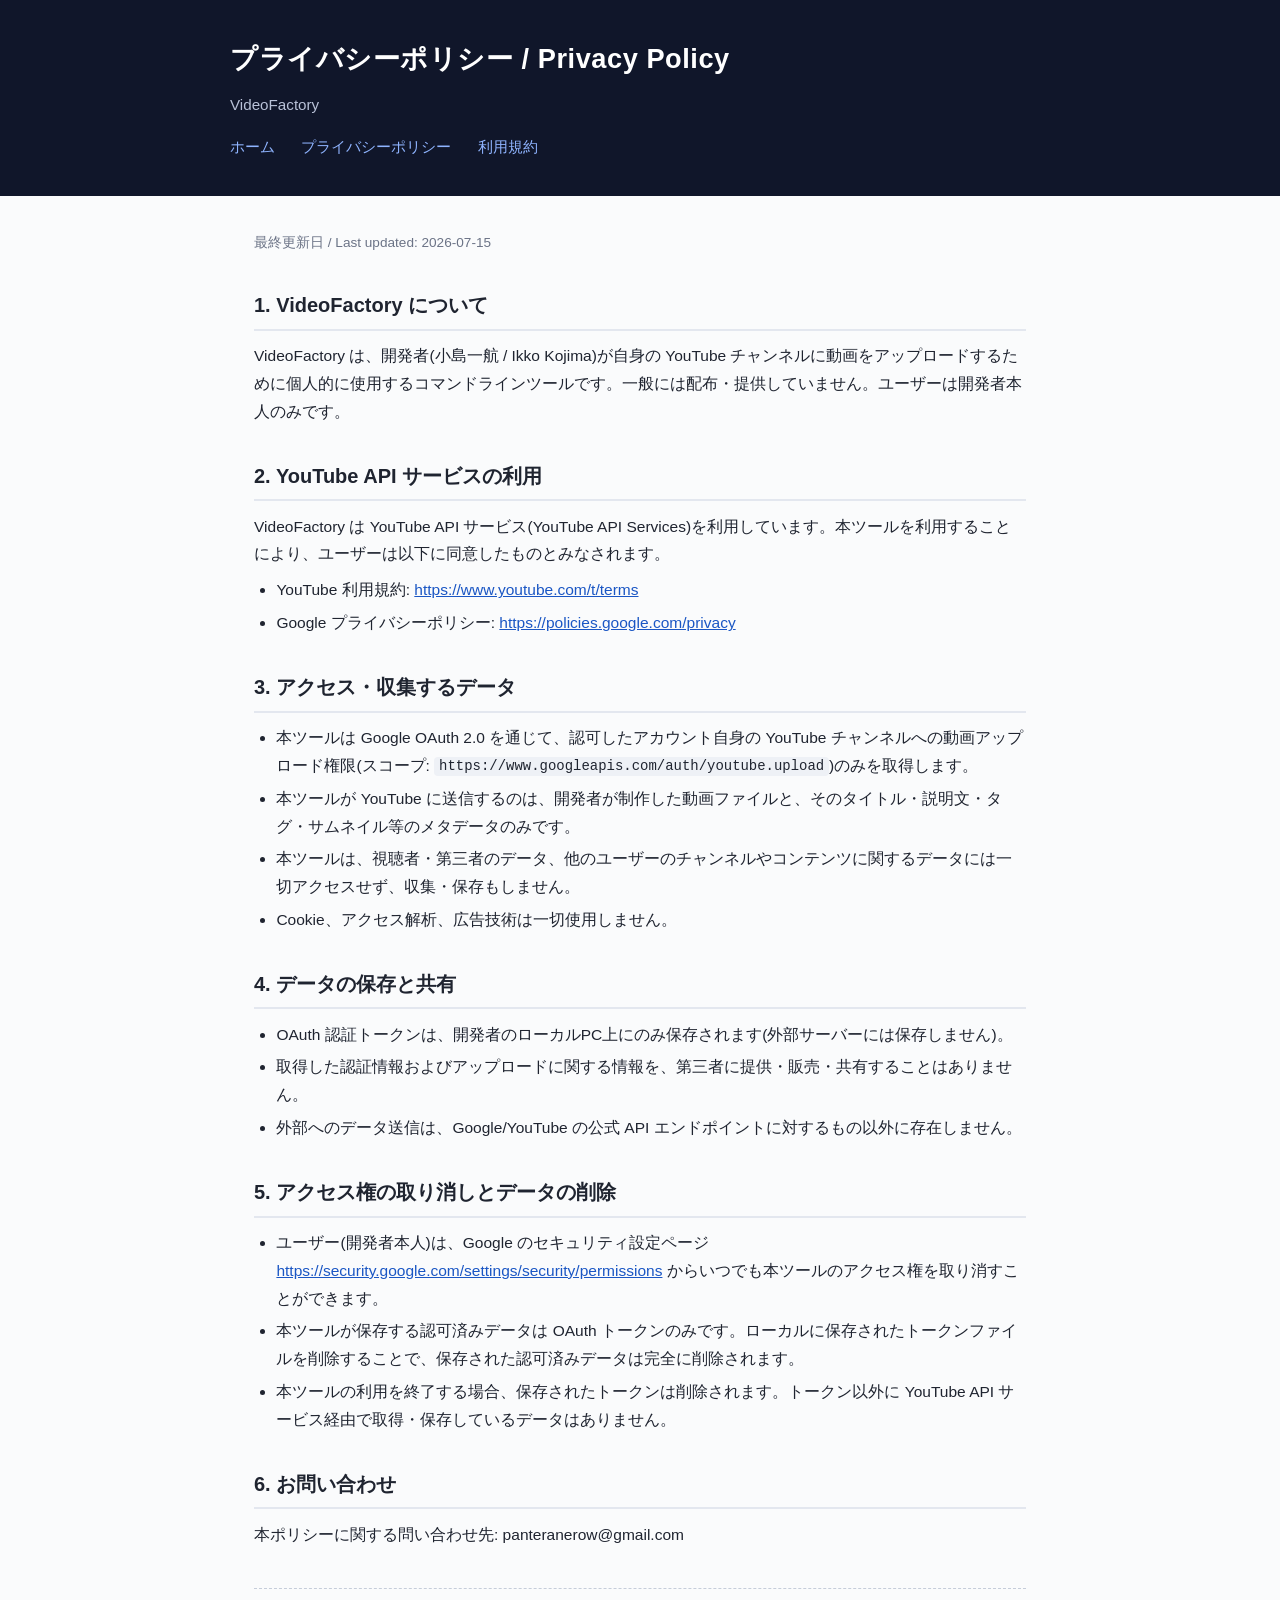
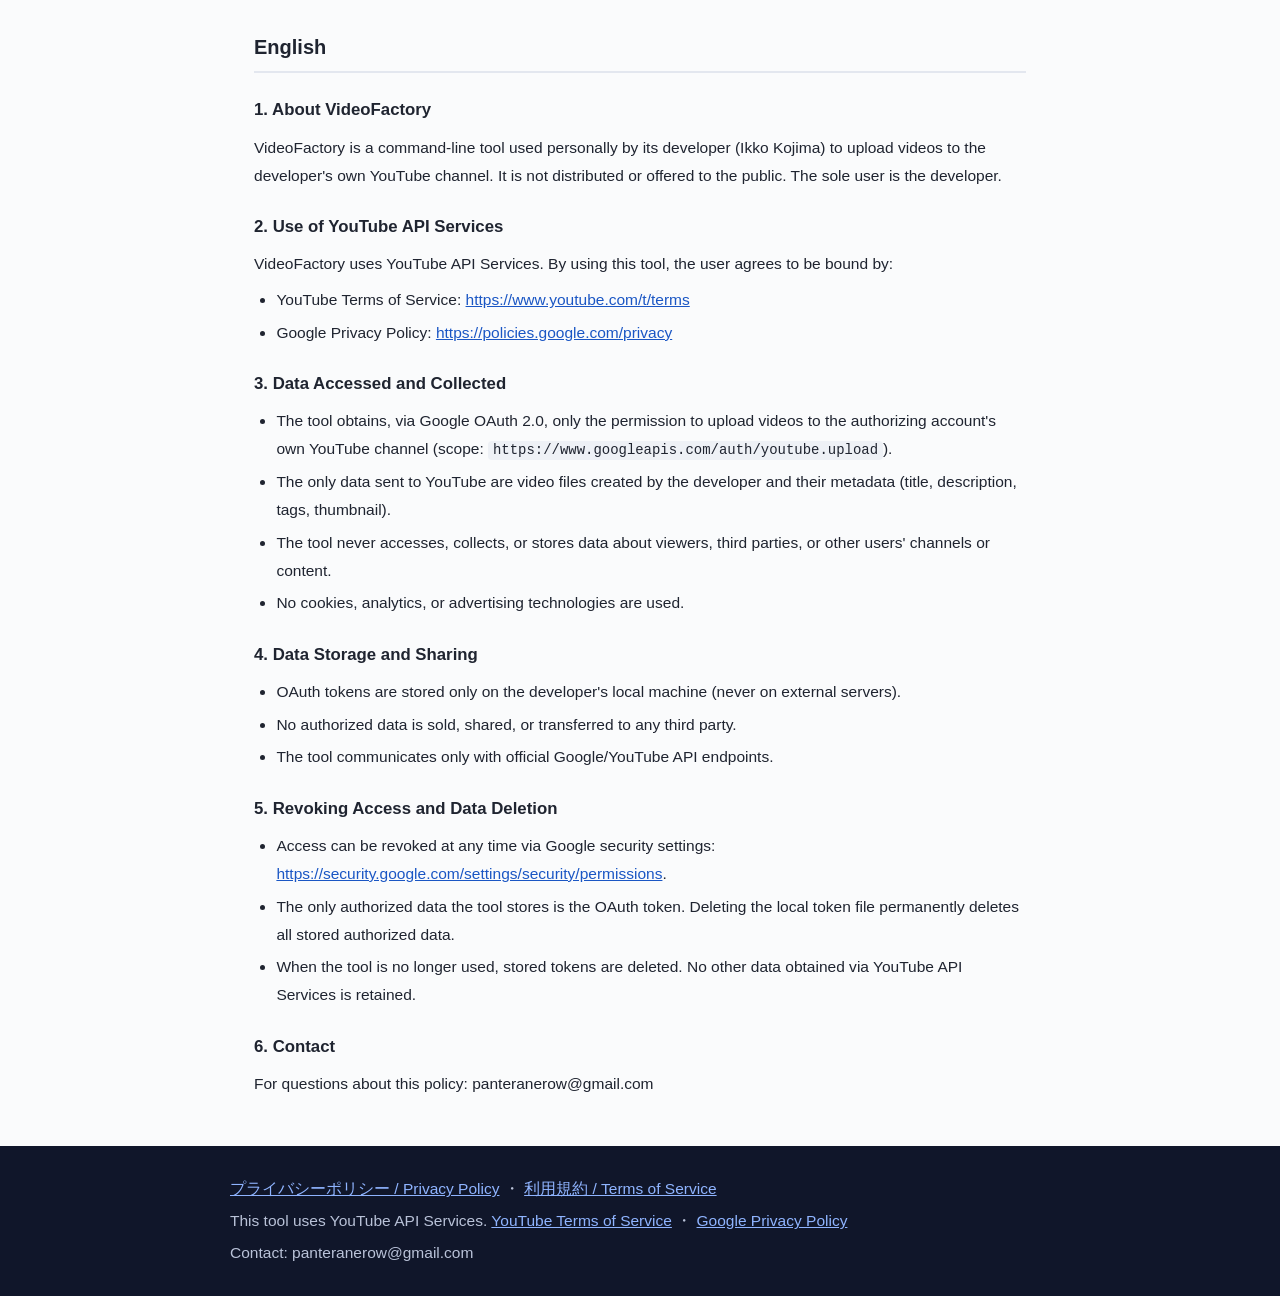
==== privacy-policy.html @ c54d8695 "VideoFactory public docs: homepage, privacy policy, terms of service" ====
<!DOCTYPE html>
<html lang="ja">
<head>
<meta charset="utf-8">
<meta name="viewport" content="width=device-width, initial-scale=1">
<title>プライバシーポリシー / Privacy Policy — VideoFactory</title>
<link rel="stylesheet" href="style.css">
</head>
<body>
<header>
  <div class="inner">
    <h1>プライバシーポリシー / Privacy Policy</h1>
    <p class="tagline">VideoFactory</p>
    <nav>
      <a href="index.html">ホーム</a>
      <a href="privacy-policy.html">プライバシーポリシー</a>
      <a href="terms.html">利用規約</a>
    </nav>
  </div>
</header>
<main>
  <p class="updated">最終更新日 / Last updated: 2026-07-15</p>

  <h2>1. VideoFactory について</h2>
  <p>VideoFactory は、開発者(小島一航 / Ikko Kojima)が自身の YouTube チャンネルに動画をアップロードするために個人的に使用するコマンドラインツールです。一般には配布・提供していません。ユーザーは開発者本人のみです。</p>

  <h2>2. YouTube API サービスの利用</h2>
  <p>VideoFactory は YouTube API サービス(YouTube API Services)を利用しています。本ツールを利用することにより、ユーザーは以下に同意したものとみなされます。</p>
  <ul>
    <li>YouTube 利用規約: <a href="https://www.youtube.com/t/terms">https://www.youtube.com/t/terms</a></li>
    <li>Google プライバシーポリシー: <a href="https://policies.google.com/privacy">https://policies.google.com/privacy</a></li>
  </ul>

  <h2>3. アクセス・収集するデータ</h2>
  <ul>
    <li>本ツールは Google OAuth 2.0 を通じて、認可したアカウント自身の YouTube チャンネルへの動画アップロード権限(スコープ: <code>https://www.googleapis.com/auth/youtube.upload</code>)のみを取得します。</li>
    <li>本ツールが YouTube に送信するのは、開発者が制作した動画ファイルと、そのタイトル・説明文・タグ・サムネイル等のメタデータのみです。</li>
    <li>本ツールは、視聴者・第三者のデータ、他のユーザーのチャンネルやコンテンツに関するデータには一切アクセスせず、収集・保存もしません。</li>
    <li>Cookie、アクセス解析、広告技術は一切使用しません。</li>
  </ul>

  <h2>4. データの保存と共有</h2>
  <ul>
    <li>OAuth 認証トークンは、開発者のローカルPC上にのみ保存されます(外部サーバーには保存しません)。</li>
    <li>取得した認証情報およびアップロードに関する情報を、第三者に提供・販売・共有することはありません。</li>
    <li>外部へのデータ送信は、Google/YouTube の公式 API エンドポイントに対するもの以外に存在しません。</li>
  </ul>

  <h2>5. アクセス権の取り消しとデータの削除</h2>
  <ul>
    <li>ユーザー(開発者本人)は、Google のセキュリティ設定ページ <a href="https://security.google.com/settings/security/permissions">https://security.google.com/settings/security/permissions</a> からいつでも本ツールのアクセス権を取り消すことができます。</li>
    <li>本ツールが保存する認可済みデータは OAuth トークンのみです。ローカルに保存されたトークンファイルを削除することで、保存された認可済みデータは完全に削除されます。</li>
    <li>本ツールの利用を終了する場合、保存されたトークンは削除されます。トークン以外に YouTube API サービス経由で取得・保存しているデータはありません。</li>
  </ul>

  <h2>6. お問い合わせ</h2>
  <p>本ポリシーに関する問い合わせ先: panteranerow@gmail.com</p>

  <hr class="lang-sep">

  <h2>English</h2>

  <h3>1. About VideoFactory</h3>
  <p>VideoFactory is a command-line tool used personally by its developer (Ikko Kojima) to upload videos to the developer's own YouTube channel. It is not distributed or offered to the public. The sole user is the developer.</p>

  <h3>2. Use of YouTube API Services</h3>
  <p>VideoFactory uses YouTube API Services. By using this tool, the user agrees to be bound by:</p>
  <ul>
    <li>YouTube Terms of Service: <a href="https://www.youtube.com/t/terms">https://www.youtube.com/t/terms</a></li>
    <li>Google Privacy Policy: <a href="https://policies.google.com/privacy">https://policies.google.com/privacy</a></li>
  </ul>

  <h3>3. Data Accessed and Collected</h3>
  <ul>
    <li>The tool obtains, via Google OAuth 2.0, only the permission to upload videos to the authorizing account's own YouTube channel (scope: <code>https://www.googleapis.com/auth/youtube.upload</code>).</li>
    <li>The only data sent to YouTube are video files created by the developer and their metadata (title, description, tags, thumbnail).</li>
    <li>The tool never accesses, collects, or stores data about viewers, third parties, or other users' channels or content.</li>
    <li>No cookies, analytics, or advertising technologies are used.</li>
  </ul>

  <h3>4. Data Storage and Sharing</h3>
  <ul>
    <li>OAuth tokens are stored only on the developer's local machine (never on external servers).</li>
    <li>No authorized data is sold, shared, or transferred to any third party.</li>
    <li>The tool communicates only with official Google/YouTube API endpoints.</li>
  </ul>

  <h3>5. Revoking Access and Data Deletion</h3>
  <ul>
    <li>Access can be revoked at any time via Google security settings: <a href="https://security.google.com/settings/security/permissions">https://security.google.com/settings/security/permissions</a>.</li>
    <li>The only authorized data the tool stores is the OAuth token. Deleting the local token file permanently deletes all stored authorized data.</li>
    <li>When the tool is no longer used, stored tokens are deleted. No other data obtained via YouTube API Services is retained.</li>
  </ul>

  <h3>6. Contact</h3>
  <p>For questions about this policy: panteranerow@gmail.com</p>
</main>
<footer>
  <div class="inner">
    <p><a href="privacy-policy.html">プライバシーポリシー / Privacy Policy</a> ・ <a href="terms.html">利用規約 / Terms of Service</a></p>
    <p>This tool uses YouTube API Services. <a href="https://www.youtube.com/t/terms">YouTube Terms of Service</a> ・ <a href="https://policies.google.com/privacy">Google Privacy Policy</a></p>
    <p>Contact: panteranerow@gmail.com</p>
  </div>
</footer>
</body>
</html>
---- style.css ----
:root { color-scheme: light; }
* { box-sizing: border-box; margin: 0; padding: 0; }
body {
  font-family: "Hiragino Sans", "Yu Gothic", -apple-system, "Segoe UI", sans-serif;
  line-height: 1.8; color: #1f2430; background: #fafbfc;
}
header {
  background: #10162a; color: #fff; padding: 2.2rem 1.5rem;
}
header .inner, main, footer .inner { max-width: 820px; margin: 0 auto; }
header h1 { font-size: 1.7rem; letter-spacing: .02em; }
header p.tagline { color: #b9c2d8; margin-top: .4rem; font-size: .95rem; }
nav { margin-top: 1rem; font-size: .92rem; }
nav a { color: #8fb4ff; text-decoration: none; margin-right: 1.4rem; }
nav a:hover { text-decoration: underline; }
main { padding: 2.2rem 1.5rem 3rem; }
h2 { font-size: 1.25rem; margin: 2rem 0 .7rem; padding-bottom: .35rem; border-bottom: 2px solid #e3e7ef; }
h3 { font-size: 1.05rem; margin: 1.4rem 0 .5rem; }
p, li { font-size: .97rem; }
ul { padding-left: 1.4rem; margin: .5rem 0 1rem; }
li { margin: .3rem 0; }
a { color: #1a56c4; }
code { background: #eef1f6; padding: .1em .35em; border-radius: 4px; font-size: .9em; }
.notice {
  background: #f0f4fb; border-left: 4px solid #1a56c4; padding: .9rem 1.1rem;
  border-radius: 0 6px 6px 0; margin: 1.2rem 0; font-size: .95rem;
}
.updated { color: #6b7386; font-size: .85rem; margin-bottom: 1rem; }
hr.lang-sep { border: none; border-top: 1px dashed #c6cdda; margin: 2.5rem 0; }
footer { background: #10162a; color: #b9c2d8; padding: 1.6rem 1.5rem; font-size: .88rem; }
footer a { color: #8fb4ff; }
footer p { margin: .25rem 0; }
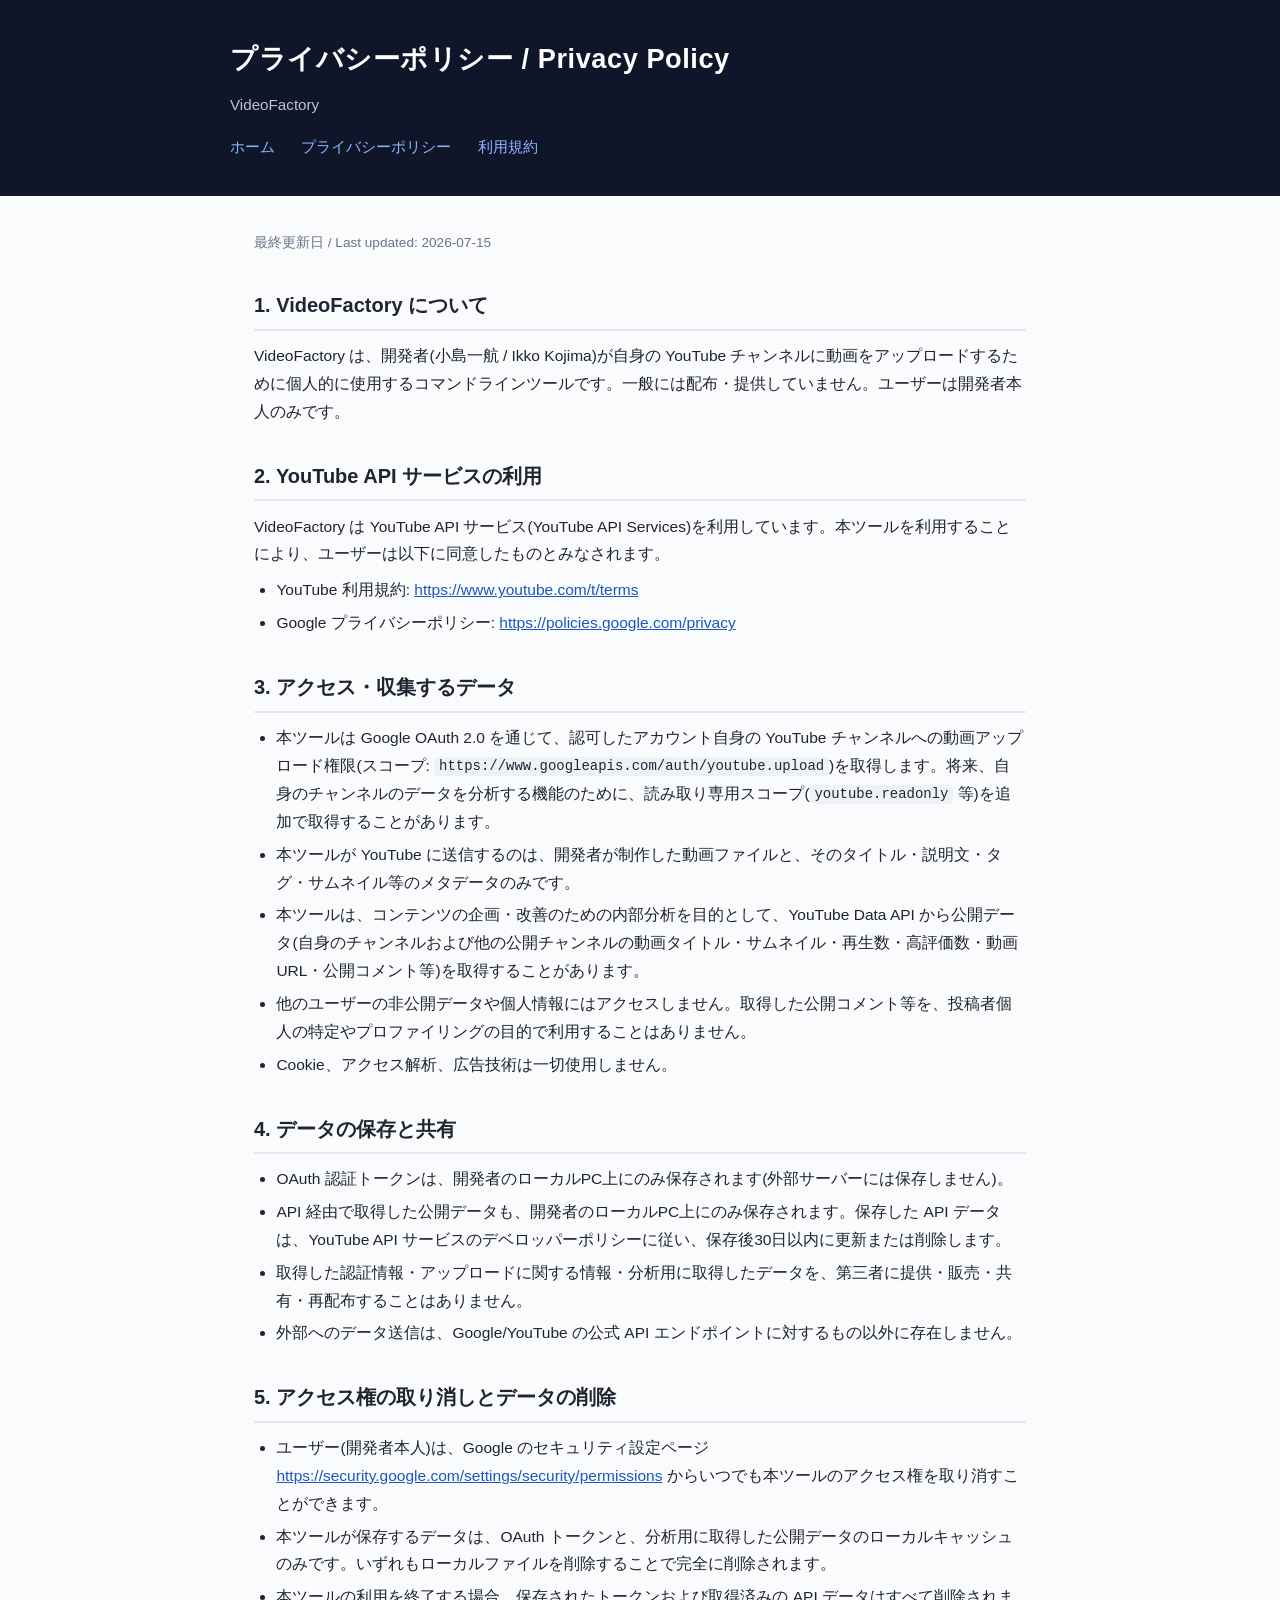
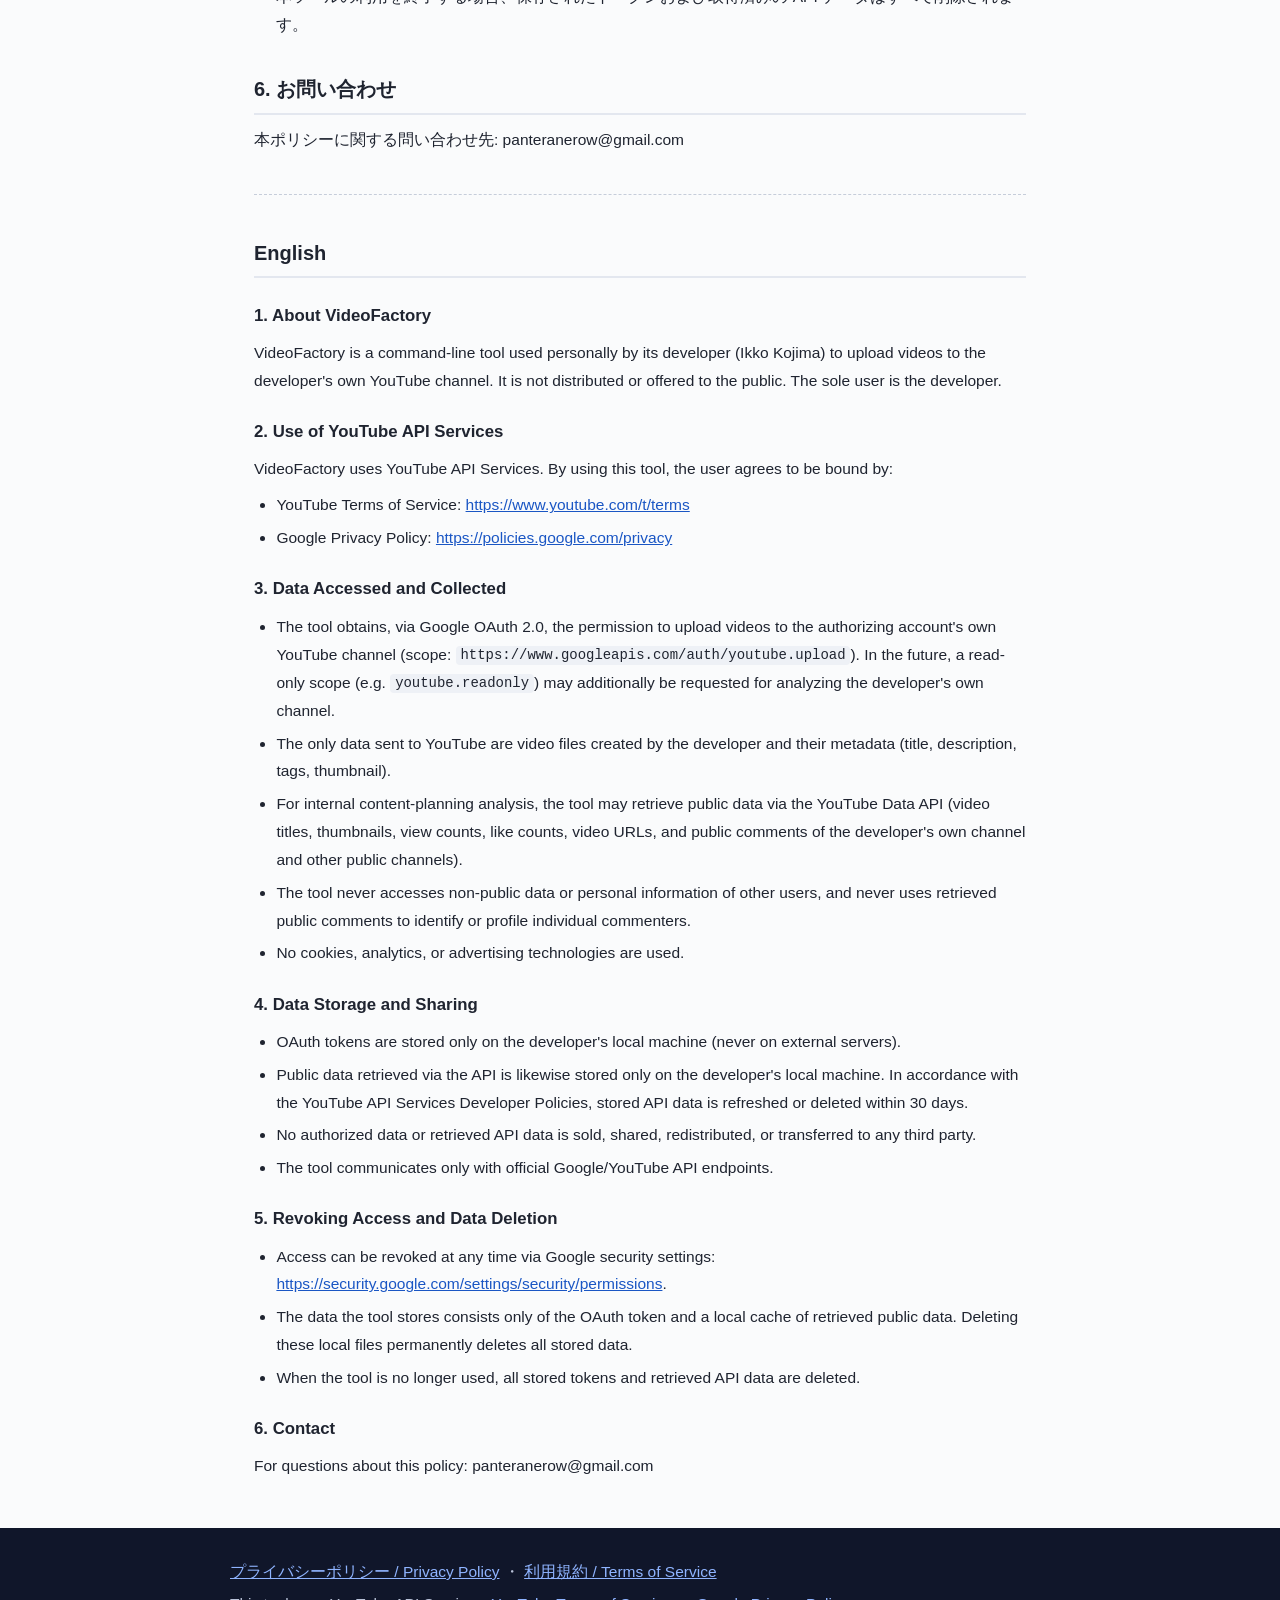
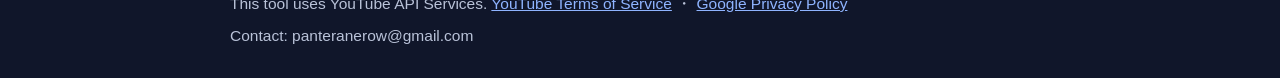
==== commit 6c3d8670: "Add planned analysis features (public-data retrieval) to privacy policy, terms, and homepage" ====
--- a/privacy-policy.html
+++ b/privacy-policy.html
@@ -33,24 +33,26 @@
 
   <h2>3. アクセス・収集するデータ</h2>
   <ul>
-    <li>本ツールは Google OAuth 2.0 を通じて、認可したアカウント自身の YouTube チャンネルへの動画アップロード権限(スコープ: <code>https://www.googleapis.com/auth/youtube.upload</code>)のみを取得します。</li>
+    <li>本ツールは Google OAuth 2.0 を通じて、認可したアカウント自身の YouTube チャンネルへの動画アップロード権限(スコープ: <code>https://www.googleapis.com/auth/youtube.upload</code>)を取得します。将来、自身のチャンネルのデータを分析する機能のために、読み取り専用スコープ(<code>youtube.readonly</code> 等)を追加で取得することがあります。</li>
     <li>本ツールが YouTube に送信するのは、開発者が制作した動画ファイルと、そのタイトル・説明文・タグ・サムネイル等のメタデータのみです。</li>
-    <li>本ツールは、視聴者・第三者のデータ、他のユーザーのチャンネルやコンテンツに関するデータには一切アクセスせず、収集・保存もしません。</li>
+    <li>本ツールは、コンテンツの企画・改善のための内部分析を目的として、YouTube Data API から公開データ(自身のチャンネルおよび他の公開チャンネルの動画タイトル・サムネイル・再生数・高評価数・動画URL・公開コメント等)を取得することがあります。</li>
+    <li>他のユーザーの非公開データや個人情報にはアクセスしません。取得した公開コメント等を、投稿者個人の特定やプロファイリングの目的で利用することはありません。</li>
     <li>Cookie、アクセス解析、広告技術は一切使用しません。</li>
   </ul>
 
   <h2>4. データの保存と共有</h2>
   <ul>
     <li>OAuth 認証トークンは、開発者のローカルPC上にのみ保存されます(外部サーバーには保存しません)。</li>
-    <li>取得した認証情報およびアップロードに関する情報を、第三者に提供・販売・共有することはありません。</li>
+    <li>API 経由で取得した公開データも、開発者のローカルPC上にのみ保存されます。保存した API データは、YouTube API サービスのデベロッパーポリシーに従い、保存後30日以内に更新または削除します。</li>
+    <li>取得した認証情報・アップロードに関する情報・分析用に取得したデータを、第三者に提供・販売・共有・再配布することはありません。</li>
     <li>外部へのデータ送信は、Google/YouTube の公式 API エンドポイントに対するもの以外に存在しません。</li>
   </ul>
 
   <h2>5. アクセス権の取り消しとデータの削除</h2>
   <ul>
     <li>ユーザー(開発者本人)は、Google のセキュリティ設定ページ <a href="https://security.google.com/settings/security/permissions">https://security.google.com/settings/security/permissions</a> からいつでも本ツールのアクセス権を取り消すことができます。</li>
-    <li>本ツールが保存する認可済みデータは OAuth トークンのみです。ローカルに保存されたトークンファイルを削除することで、保存された認可済みデータは完全に削除されます。</li>
-    <li>本ツールの利用を終了する場合、保存されたトークンは削除されます。トークン以外に YouTube API サービス経由で取得・保存しているデータはありません。</li>
+    <li>本ツールが保存するデータは、OAuth トークンと、分析用に取得した公開データのローカルキャッシュのみです。いずれもローカルファイルを削除することで完全に削除されます。</li>
+    <li>本ツールの利用を終了する場合、保存されたトークンおよび取得済みの API データはすべて削除されます。</li>
   </ul>
 
   <h2>6. お問い合わせ</h2>
@@ -72,24 +74,26 @@
 
   <h3>3. Data Accessed and Collected</h3>
   <ul>
-    <li>The tool obtains, via Google OAuth 2.0, only the permission to upload videos to the authorizing account's own YouTube channel (scope: <code>https://www.googleapis.com/auth/youtube.upload</code>).</li>
+    <li>The tool obtains, via Google OAuth 2.0, the permission to upload videos to the authorizing account's own YouTube channel (scope: <code>https://www.googleapis.com/auth/youtube.upload</code>). In the future, a read-only scope (e.g. <code>youtube.readonly</code>) may additionally be requested for analyzing the developer's own channel.</li>
     <li>The only data sent to YouTube are video files created by the developer and their metadata (title, description, tags, thumbnail).</li>
-    <li>The tool never accesses, collects, or stores data about viewers, third parties, or other users' channels or content.</li>
+    <li>For internal content-planning analysis, the tool may retrieve public data via the YouTube Data API (video titles, thumbnails, view counts, like counts, video URLs, and public comments of the developer's own channel and other public channels).</li>
+    <li>The tool never accesses non-public data or personal information of other users, and never uses retrieved public comments to identify or profile individual commenters.</li>
     <li>No cookies, analytics, or advertising technologies are used.</li>
   </ul>
 
   <h3>4. Data Storage and Sharing</h3>
   <ul>
     <li>OAuth tokens are stored only on the developer's local machine (never on external servers).</li>
-    <li>No authorized data is sold, shared, or transferred to any third party.</li>
+    <li>Public data retrieved via the API is likewise stored only on the developer's local machine. In accordance with the YouTube API Services Developer Policies, stored API data is refreshed or deleted within 30 days.</li>
+    <li>No authorized data or retrieved API data is sold, shared, redistributed, or transferred to any third party.</li>
     <li>The tool communicates only with official Google/YouTube API endpoints.</li>
   </ul>
 
   <h3>5. Revoking Access and Data Deletion</h3>
   <ul>
     <li>Access can be revoked at any time via Google security settings: <a href="https://security.google.com/settings/security/permissions">https://security.google.com/settings/security/permissions</a>.</li>
-    <li>The only authorized data the tool stores is the OAuth token. Deleting the local token file permanently deletes all stored authorized data.</li>
-    <li>When the tool is no longer used, stored tokens are deleted. No other data obtained via YouTube API Services is retained.</li>
+    <li>The data the tool stores consists only of the OAuth token and a local cache of retrieved public data. Deleting these local files permanently deletes all stored data.</li>
+    <li>When the tool is no longer used, all stored tokens and retrieved API data are deleted.</li>
   </ul>
 
   <h3>6. Contact</h3>
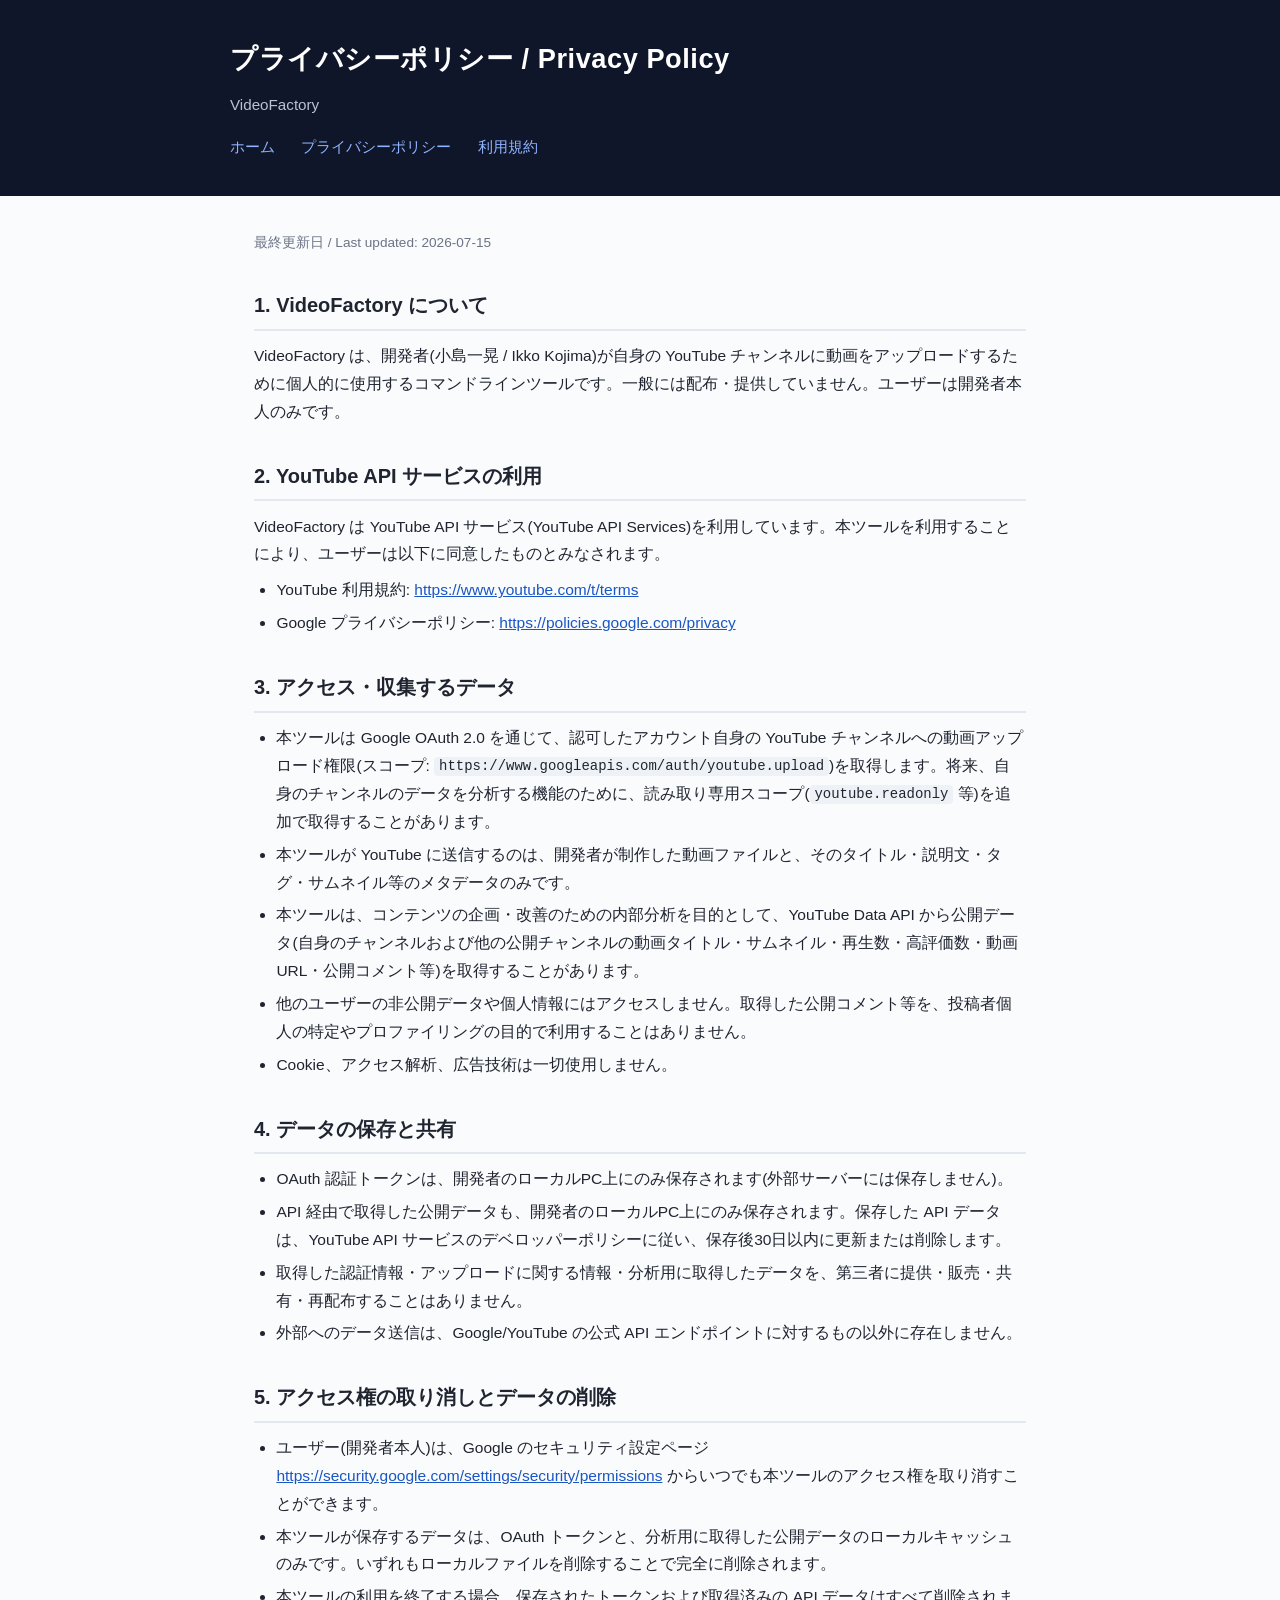
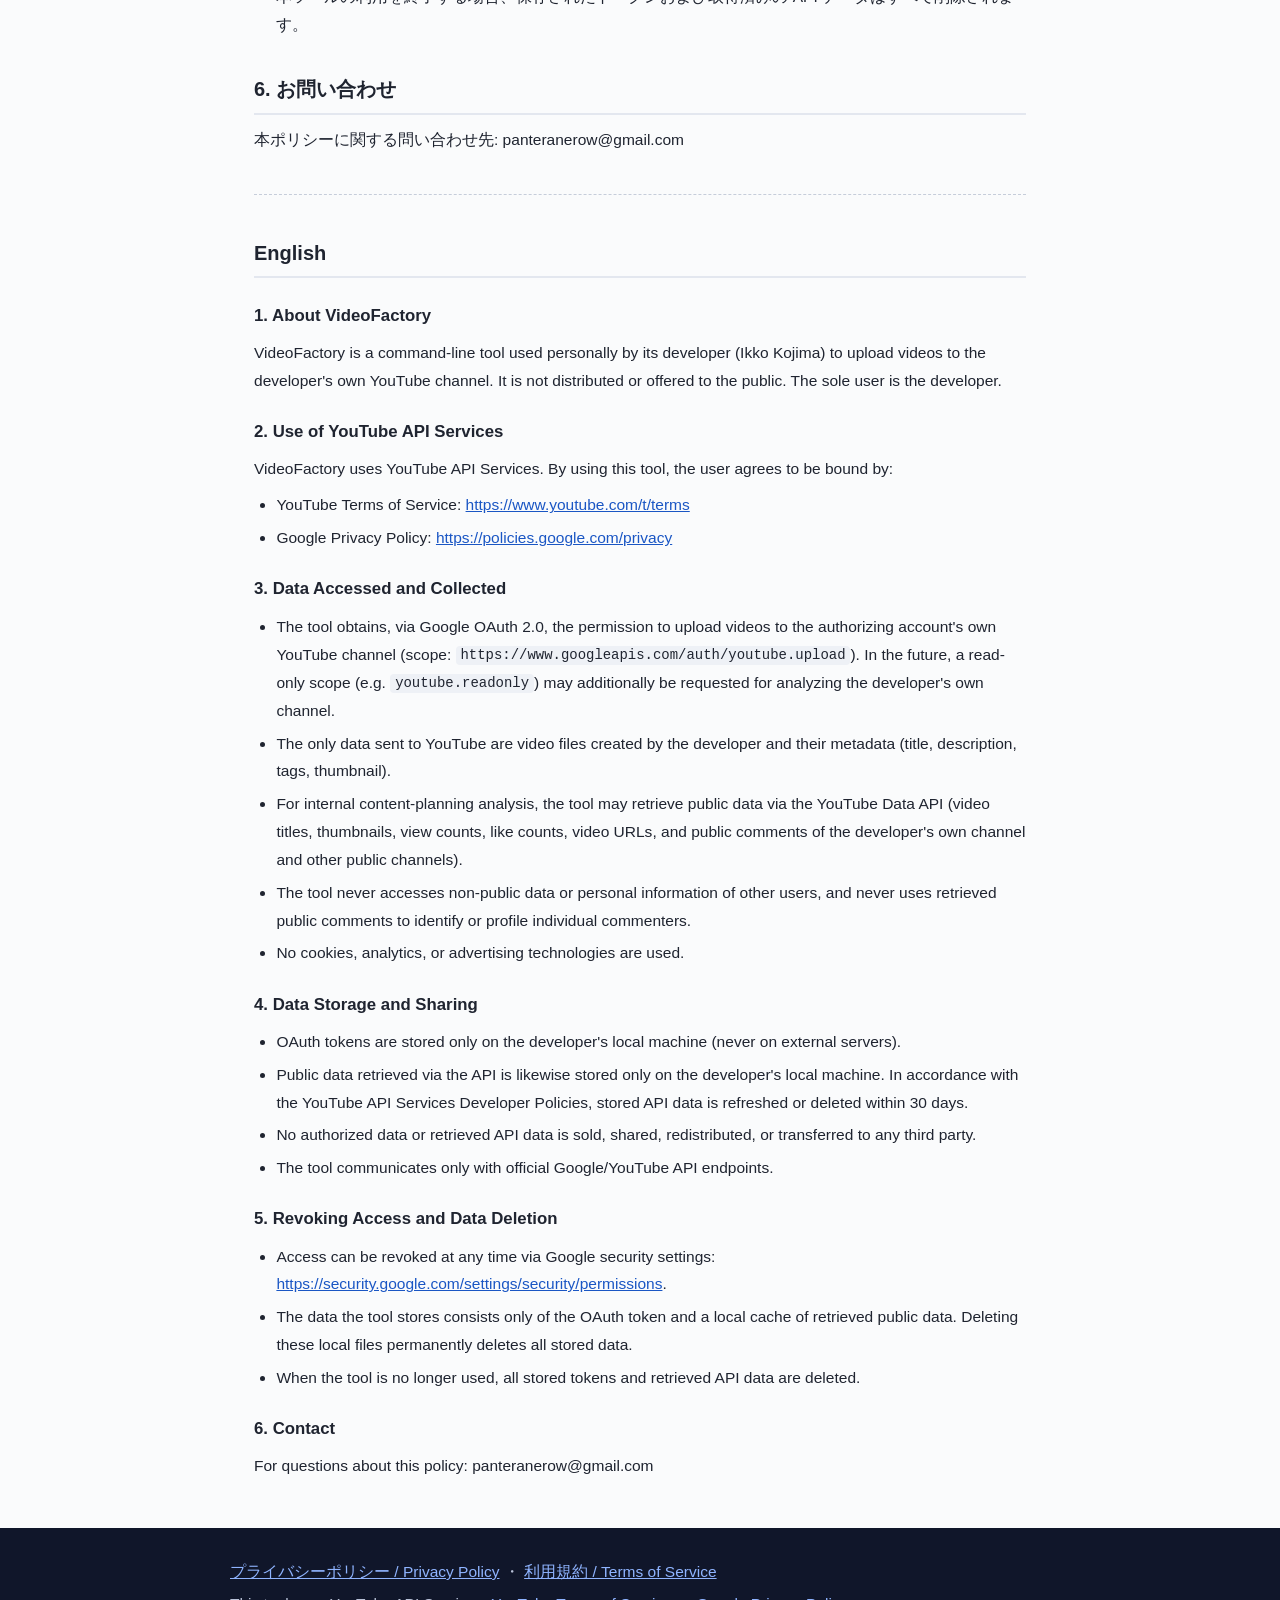
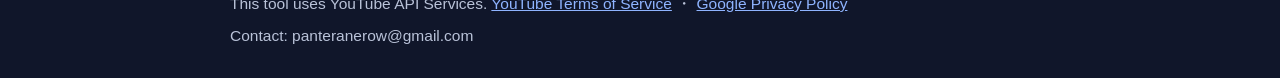
==== commit a4a655b3: "Fix developer name: 小島一航 → 小島一晃" ====
--- a/privacy-policy.html
+++ b/privacy-policy.html
@@ -22,7 +22,7 @@
   <p class="updated">最終更新日 / Last updated: 2026-07-15</p>
 
   <h2>1. VideoFactory について</h2>
-  <p>VideoFactory は、開発者(小島一航 / Ikko Kojima)が自身の YouTube チャンネルに動画をアップロードするために個人的に使用するコマンドラインツールです。一般には配布・提供していません。ユーザーは開発者本人のみです。</p>
+  <p>VideoFactory は、開発者(小島一晃 / Ikko Kojima)が自身の YouTube チャンネルに動画をアップロードするために個人的に使用するコマンドラインツールです。一般には配布・提供していません。ユーザーは開発者本人のみです。</p>
 
   <h2>2. YouTube API サービスの利用</h2>
   <p>VideoFactory は YouTube API サービス(YouTube API Services)を利用しています。本ツールを利用することにより、ユーザーは以下に同意したものとみなされます。</p>
